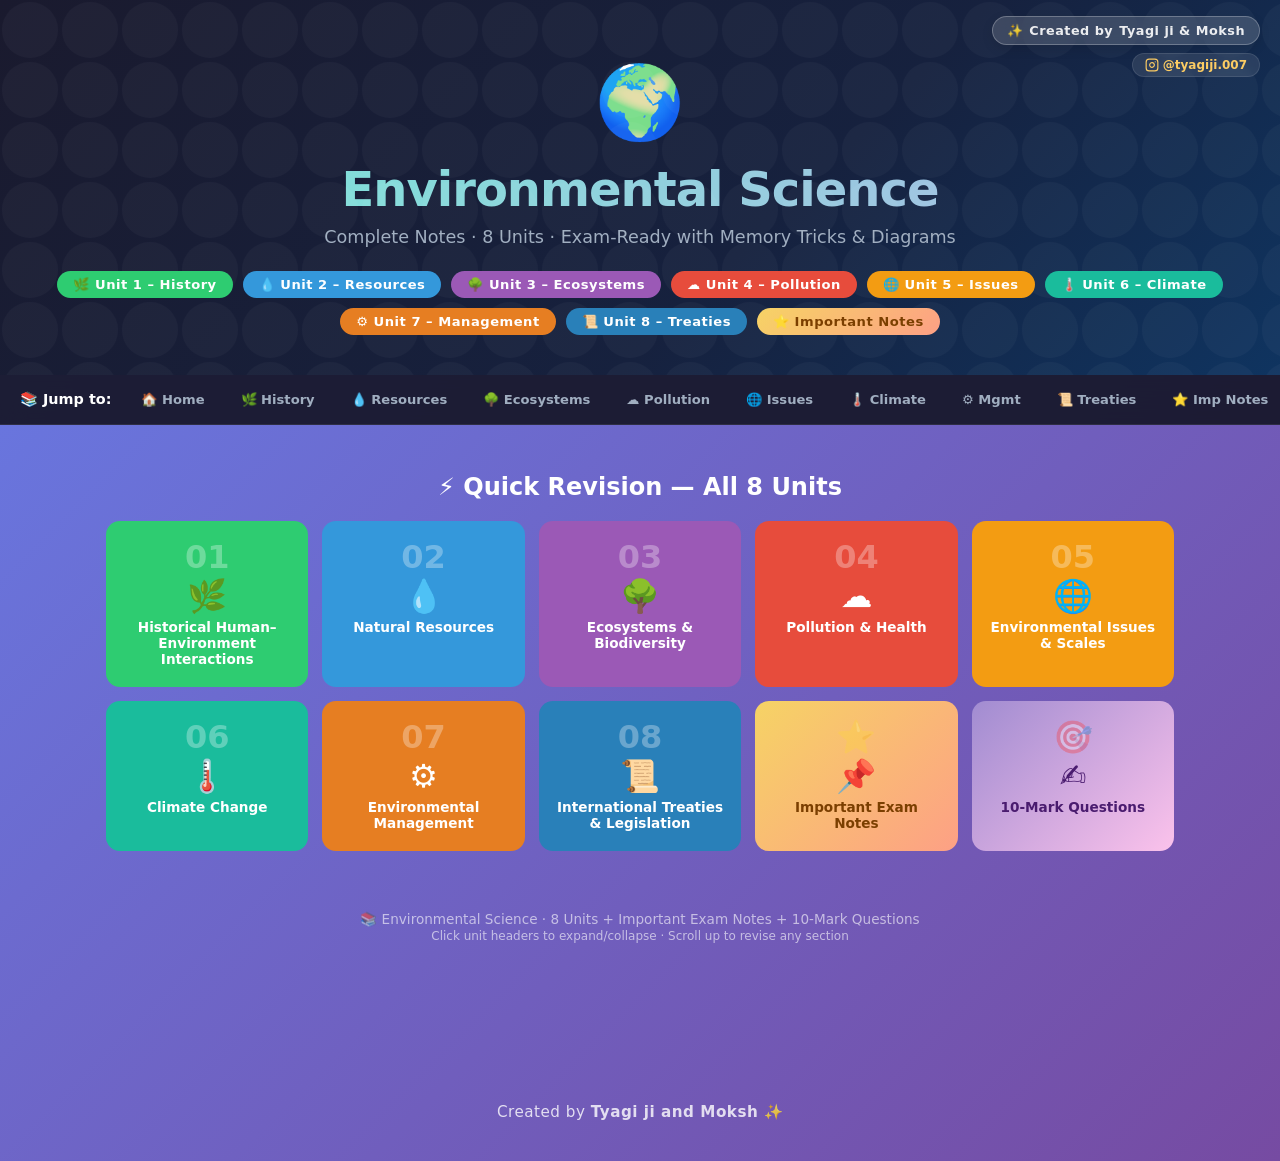
==== index.html @ 6a8f701f "v1" ====
<!DOCTYPE html>
<html lang="en">
<head>
<meta charset="UTF-8" />
<meta name="viewport" content="width=device-width, initial-scale=1.0"/>
<title>Environmental Science – Complete Notes</title>
<link rel="stylesheet" href="styles.css">
</head>
<body>

<div id="progress-bar"></div>

<!-- ═══ HERO ═══ -->
<div class="hero">
  <div style="position: absolute; top: 16px; right: 20px; z-index: 10; display: flex; flex-direction: column; align-items: flex-end; gap: 8px;">
    <div style="color: rgba(255,255,255,0.9); font-size: 0.8rem; font-weight: 600; letter-spacing: 0.5px; background: rgba(255,255,255,0.15); padding: 6px 14px; border-radius: 20px; backdrop-filter: blur(8px); border: 1px solid rgba(255,255,255,0.25); box-shadow: 0 4px 12px rgba(0,0,0,0.1); display: flex; align-items: center; gap: 6px;">
      <span>✨</span> Created by <strong>Tyagi ji & Moksh</strong>
    </div>
    <a href="https://www.instagram.com/tyagiji.007?igsh=Y2Z2Y2h0eHlocXIy" target="_blank" style="color: #fccc63; text-decoration: none; font-size: 0.75rem; font-weight: 700; background: rgba(255,255,255,0.1); padding: 4px 12px; border-radius: 12px; backdrop-filter: blur(4px); border: 1px solid rgba(255,255,255,0.1); display: flex; align-items: center; gap: 4px;">
      <svg width="14" height="14" viewBox="0 0 24 24" fill="none" stroke="currentColor" stroke-width="2" stroke-linecap="round" stroke-linejoin="round"><rect x="2" y="2" width="20" height="20" rx="5" ry="5"></rect><path d="M16 11.37A4 4 0 1 1 12.63 8 4 4 0 0 1 16 11.37z"></path><line x1="17.5" y1="6.5" x2="17.51" y2="6.5"></line></svg>
      @tyagiji.007
    </a>
  </div>
  <span class="hero-icon">🌍</span>
  <h1>Environmental Science</h1>
  <p>Complete Notes · 8 Units · Exam-Ready with Memory Tricks &amp; Diagrams</p>
  <div class="badge-row">
    <span class="badge" style="background:var(--u1)">🌿 Unit 1 – History</span>
    <span class="badge" style="background:var(--u2)">💧 Unit 2 – Resources</span>
    <span class="badge" style="background:var(--u3)">🌳 Unit 3 – Ecosystems</span>
    <span class="badge" style="background:var(--u4)">☁️ Unit 4 – Pollution</span>
    <span class="badge" style="background:var(--u5)">🌐 Unit 5 – Issues</span>
    <span class="badge" style="background:var(--u6)">🌡️ Unit 6 – Climate</span>
    <span class="badge" style="background:var(--u7)">⚙️ Unit 7 – Management</span>
    <span class="badge" style="background:var(--u8)">📜 Unit 8 – Treaties</span>
    <span class="badge" style="background:linear-gradient(135deg,#f6d365,#fda085);color:#7b3f00">⭐ Important Notes</span>
  </div>
</div>

<!-- ═══ STICKY NAV ═══ -->
<nav class="nav-wrap">
  <span class="nav-title">📚 Jump to:</span>
  <a href="index.html">🏠 Home</a>
  <a href="unit1.html">🌿 History</a>
  <a href="unit2.html">💧 Resources</a>
  <a href="unit3.html">🌳 Ecosystems</a>
  <a href="unit4.html">☁️ Pollution</a>
  <a href="unit5.html">🌐 Issues</a>
  <a href="unit6.html">🌡️ Climate</a>
  <a href="unit7.html">⚙️ Mgmt</a>
  <a href="unit8.html">📜 Treaties</a>
  <a href="impnotes.html">⭐ Imp Notes</a>
  <a href="tenmark.html">🎯 10-Mark Qs</a>
  <a href="index.html">⚡ Quick Rev</a>
</nav>

<div class="wrapper">
<div id="quickrev" style="margin-top:16px">
  <h2 style="text-align:center;color:#fff;margin-bottom:20px;font-size:1.5rem">
    ⚡ Quick Revision — All 8 Units
  </h2>
  <div class="qr-grid">
    <a class="qr-card bg-u1" href="unit1.html"><div class="qrc-num">01</div><span class="qrc-icon">🌿</span><div class="qrc-label">Historical Human–Environment Interactions</div></a>
    <a class="qr-card bg-u2" href="unit2.html"><div class="qrc-num">02</div><span class="qrc-icon">💧</span><div class="qrc-label">Natural Resources</div></a>
    <a class="qr-card bg-u3" href="unit3.html"><div class="qrc-num">03</div><span class="qrc-icon">🌳</span><div class="qrc-label">Ecosystems &amp; Biodiversity</div></a>
    <a class="qr-card bg-u4" href="unit4.html"><div class="qrc-num">04</div><span class="qrc-icon">☁️</span><div class="qrc-label">Pollution &amp; Health</div></a>
    <a class="qr-card bg-u5" href="unit5.html"><div class="qrc-num">05</div><span class="qrc-icon">🌐</span><div class="qrc-label">Environmental Issues &amp; Scales</div></a>
    <a class="qr-card bg-u6" href="unit6.html"><div class="qrc-num">06</div><span class="qrc-icon">🌡️</span><div class="qrc-label">Climate Change</div></a>
    <a class="qr-card bg-u7" href="unit7.html"><div class="qrc-num">07</div><span class="qrc-icon">⚙️</span><div class="qrc-label">Environmental Management</div></a>
    <a class="qr-card bg-u8" href="unit8.html"><div class="qrc-num">08</div><span class="qrc-icon">📜</span><div class="qrc-label">International Treaties &amp; Legislation</div></a>
    <a class="qr-card" style="background:linear-gradient(135deg,#f6d365,#fda085);color:#7b3f00" href="impnotes.html"><div class="qrc-num" style="color:#7b3f00">⭐</div><span class="qrc-icon">📌</span><div class="qrc-label">Important Exam Notes</div></a>
    <a class="qr-card" style="background:linear-gradient(135deg,#a18cd1,#fbc2eb);color:#4a1c6f" href="tenmark.html"><div class="qrc-num" style="color:#4a1c6f">🎯</div><span class="qrc-icon">✍️</span><div class="qrc-label">10-Mark Questions</div></a>
  </div>
</div>

<div style="text-align:center;color:rgba(255,255,255,.6);margin-top:40px;font-size:.85rem;padding:20px">
  📚 Environmental Science · 8 Units + Important Exam Notes + 10-Mark Questions<br>
  <span style="font-size:.75rem">Click unit headers to expand/collapse · Scroll up to revise any section</span>
</div>


</div>


<div style="text-align:center;color:rgba(255,255,255,.8);margin-top:40px;margin-bottom:20px;font-size:.95rem;padding:20px;width:100%;letter-spacing:0.5px;">
  Created by <strong>Tyagi ji and Moksh</strong> ✨
</div>

<button id="scrollTop" onclick="window.scrollTo({top:0,behavior:'smooth'})">⬆</button>

<script src="main.js"></script>
</body>
</html>
---- styles.css ----
*, *::before, *::after { box-sizing: border-box; margin: 0; padding: 0; }
  :root {
    --u1:#2ecc71; --u2:#3498db; --u3:#9b59b6; --u4:#e74c3c;
    --u5:#f39c12; --u6:#1abc9c; --u7:#e67e22; --u8:#2980b9;
    --dark:#1a1a2e; --card:#ffffff; --text:#2d3436; --muted:#636e72;
    --radius:16px; --shadow:0 8px 32px rgba(0,0,0,.12);
    --font:'Segoe UI',system-ui,sans-serif;
  }
  html { scroll-behavior: smooth; }
  body {
    font-family: var(--font);
    background: linear-gradient(135deg,#667eea 0%,#764ba2 100%);
    min-height:100vh; color:var(--text);
  }

  /* ── HERO ── */
  .hero {
    text-align:center; padding:60px 20px 40px;
    background:linear-gradient(135deg,#1a1a2e 0%,#16213e 60%,#0f3460 100%);
    color:#fff; position:relative; overflow:hidden;
  }
  .hero::before {
    content:'';
    position:absolute; inset:0;
    background:url("data:image/svg+xml,%3Csvg width='60' height='60' viewBox='0 0 60 60' xmlns='http://www.w3.org/2000/svg'%3E%3Cg fill='none' fill-rule='evenodd'%3E%3Cg fill='%23ffffff' fill-opacity='0.03'%3E%3Ccircle cx='30' cy='30' r='28'/%3E%3C/g%3E%3C/g%3E%3C/svg%3E");
    pointer-events:none;
  }
  .hero-icon { font-size:72px; display:block; margin-bottom:16px;
    animation:float 3s ease-in-out infinite; }
  @keyframes float {
    0%,100%{transform:translateY(0)} 50%{transform:translateY(-12px)}
  }
  .hero h1 { font-size:clamp(1.8rem,5vw,3rem); font-weight:800; letter-spacing:-1px;
    background:linear-gradient(90deg,#74ebd5,#acb6e5);
    -webkit-background-clip:text; -webkit-text-fill-color:transparent; }
  .hero p  { margin-top:10px; font-size:1.1rem; color:#a0aec0; }
  .badge-row { display:flex; flex-wrap:wrap; justify-content:center;
    gap:10px; margin-top:24px; }
  .badge {
    padding:6px 16px; border-radius:30px; font-size:.82rem;
    font-weight:700; color:#fff; letter-spacing:.5px;
    backdrop-filter:blur(6px);
  }

  /* ── PROGRESS BAR ── */
  #progress-bar {
    position:fixed; top:0; left:0; height:4px;
    background:linear-gradient(90deg,#74ebd5,#acb6e5);
    z-index:9999; width:0%; transition:width .2s;
  }

  /* ── NAV ── */
  .nav-wrap {
    position:sticky; top:0; z-index:100;
    background:rgba(26,26,46,.96); backdrop-filter:blur(12px);
    padding:10px 20px; overflow-x:auto;
    display:flex; gap:8px; align-items:center;
    border-bottom:1px solid rgba(255,255,255,.08);
  }
  .nav-wrap a {
    white-space:nowrap; padding:7px 14px; border-radius:20px;
    font-size:.82rem; font-weight:600; color:#a0aec0;
    text-decoration:none; transition:.2s;
  }
  .nav-wrap a:hover { color:#fff; background:rgba(255,255,255,.12); }
  .nav-title { color:#fff; font-weight:700; font-size:.9rem;
    margin-right:8px; white-space:nowrap; }

  /* ── MAIN WRAPPER ── */
  .wrapper { max-width:1100px; margin:0 auto; padding:32px 16px 80px; }

  /* ── UNIT CARD ── */
  .unit-card {
    background:#fff; border-radius:var(--radius);
    box-shadow:var(--shadow); margin-bottom:40px;
    overflow:hidden; transition:transform .3s;
  }
  .unit-card:hover { transform:translateY(-4px); }
  .unit-header {
    display:flex; align-items:center; gap:16px;
    padding:24px 28px; color:#fff; cursor:pointer;
    user-select:none; position:relative;
  }
  .unit-num {
    width:50px; height:50px; border-radius:12px;
    background:rgba(255,255,255,.25); display:flex;
    align-items:center; justify-content:center;
    font-size:1.4rem; font-weight:800; flex-shrink:0;
  }
  .unit-header h2 { font-size:1.3rem; font-weight:700; flex:1; }
  .unit-icon { font-size:1.8rem; }
  .toggle-btn {
    width:32px; height:32px; border-radius:50%;
    background:rgba(255,255,255,.2); border:none;
    color:#fff; font-size:1.1rem; cursor:pointer;
    transition:transform .3s; display:flex;
    align-items:center; justify-content:center;
  }
  .unit-body { padding:28px; display:block; }
  .unit-body.collapsed { display:none; }

  /* ── SECTION INSIDE UNIT ── */
  .section { margin-bottom:28px; }
  .section h3 {
    font-size:1.05rem; font-weight:700; margin-bottom:12px;
    display:flex; align-items:center; gap:8px;
    color:var(--text);
  }
  .section h3 .s-icon { font-size:1.2rem; }

  /* ── INFO GRID ── */
  .info-grid {
    display:grid; grid-template-columns:repeat(auto-fit,minmax(160px,1fr));
    gap:14px; margin-top:12px;
  }
  .info-card {
    border-radius:12px; padding:16px 14px; text-align:center;
    border:2px solid transparent; transition:.2s;
  }
  .info-card:hover { transform:translateY(-3px); }
  .info-card .ic-icon { font-size:2rem; display:block; margin-bottom:8px; }
  .info-card .ic-label { font-size:.85rem; font-weight:600; }
  .info-card .ic-sub { font-size:.75rem; color:var(--muted); margin-top:4px; }

  /* ── FLOWCHART ── */
  .flowchart {
    display:flex; flex-direction:column; align-items:center;
    gap:0; margin:16px auto; width:fit-content;
  }
  .flow-node {
    padding:10px 28px; border-radius:30px; color:#fff;
    font-weight:700; font-size:.9rem; text-align:center;
    box-shadow:0 4px 12px rgba(0,0,0,.15); min-width:160px;
    transition:.2s;
  }
  .flow-node:hover { transform:scale(1.05); }
  .flow-arrow {
    font-size:1.4rem; color:var(--muted); line-height:1.2;
    margin:2px 0;
  }

  /* ── HORIZONTAL FLOWCHART ── */
  .flow-h {
    display:flex; align-items:center; flex-wrap:wrap;
    gap:0; margin:16px auto; justify-content:center;
  }
  .flow-h .flow-node { min-width:120px; }
  .flow-h .flow-arrow { margin:0 4px; }

  /* ── MEMORY BOX ── */
  .memory-box {
    border-radius:12px; padding:18px 20px; margin:16px 0;
    border-left:5px solid; position:relative; overflow:hidden;
  }
  .memory-box::before {
    content:'💡'; position:absolute; right:16px; top:50%;
    transform:translateY(-50%); font-size:2.5rem; opacity:.15;
  }
  .memory-box .mb-title {
    font-size:.78rem; font-weight:800; letter-spacing:1px;
    text-transform:uppercase; margin-bottom:6px;
  }
  .memory-box .mb-content { font-size:.95rem; font-weight:600; }

  /* ── TABLE ── */
  .styled-table {
    width:100%; border-collapse:collapse; border-radius:12px;
    overflow:hidden; box-shadow:0 2px 12px rgba(0,0,0,.08);
    margin-top:12px;
  }
  .styled-table th {
    padding:12px 16px; text-align:left; color:#fff;
    font-size:.88rem;
  }
  .styled-table td {
    padding:11px 16px; font-size:.88rem; border-bottom:1px solid #f0f0f0;
  }
  .styled-table tr:last-child td { border-bottom:none; }
  .styled-table tr:hover td { background:#f8f9ff; }

  /* ── TAGS ── */
  .tag-list { display:flex; flex-wrap:wrap; gap:8px; margin-top:10px; }
  .tag {
    padding:5px 14px; border-radius:20px; font-size:.82rem;
    font-weight:600; color:#fff;
  }

  /* ── EFFECT CARDS ── */
  .effect-row {
    display:grid; grid-template-columns:repeat(auto-fit,minmax(200px,1fr));
    gap:14px; margin-top:12px;
  }
  .effect-card {
    border-radius:12px; padding:18px;
    border-left:4px solid; background:#fafafa;
  }
  .effect-card .ec-icon { font-size:1.6rem; margin-bottom:8px; display:block; }
  .effect-card .ec-title { font-weight:700; font-size:.9rem; margin-bottom:6px; }
  .effect-card ul { padding-left:16px; }
  .effect-card li { font-size:.85rem; margin-bottom:4px; color:var(--muted); }

  /* ── SCALE PYRAMID ── */
  .pyramid {
    display:flex; flex-direction:column; align-items:center;
    gap:4px; margin:16px auto; width:fit-content;
  }
  .pyr-level {
    display:flex; align-items:center; justify-content:center;
    border-radius:8px; color:#fff; font-weight:700;
    font-size:.88rem; transition:.2s;
  }
  .pyr-level:hover { transform:scaleX(1.04); }

  /* ── CIRCULAR BADGE ── */
  .circular-badges {
    display:flex; flex-wrap:wrap; justify-content:center;
    gap:16px; margin:16px 0;
  }
  .c-badge {
    width:100px; height:100px; border-radius:50%;
    display:flex; flex-direction:column; align-items:center;
    justify-content:center; color:#fff; font-weight:700;
    font-size:.78rem; text-align:center; padding:8px;
    box-shadow:0 4px 16px rgba(0,0,0,.15); transition:.2s;
    border:3px solid rgba(255,255,255,.3);
  }
  .c-badge:hover { transform:scale(1.08); }
  .c-badge .cb-icon { font-size:1.6rem; margin-bottom:4px; }

  /* ── QUICK REVISION ── */
  .qr-grid {
    display:grid; grid-template-columns:repeat(auto-fit,minmax(200px,1fr));
    gap:14px;
  }
  .qr-card {
    border-radius:14px; padding:20px 16px; text-align:center;
    color:#fff; transition:.2s; cursor:pointer; text-decoration:none;
    display:block;
  }
  .qr-card:hover { transform:translateY(-5px) scale(1.02);
    box-shadow:0 12px 32px rgba(0,0,0,.2); }
  .qr-card .qrc-num { font-size:2rem; font-weight:800; opacity:.3;
    line-height:1; }
  .qr-card .qrc-icon { font-size:2rem; display:block; margin:4px 0; }
  .qr-card .qrc-label { font-size:.85rem; font-weight:700; }

  /* ── FORMULA BOX ── */
  .formula-box {
    text-align:center; padding:20px; border-radius:14px;
    background:linear-gradient(135deg,#f8f9ff,#e8ecff);
    border:2px dashed #7c83fd; margin:16px 0;
  }
  .formula-box .formula-text {
    font-size:1.2rem; font-weight:800; color:#5c6bc0;
  }

  /* ── COMPARE TABLE ── */
  .compare-row {
    display:grid; grid-template-columns:1fr 1fr; gap:16px; margin-top:12px;
  }
  .compare-card {
    border-radius:12px; padding:18px;
  }
  .compare-card h4 {
    display:flex; align-items:center; gap:6px;
    font-size:.92rem; margin-bottom:10px;
  }
  .compare-card ul { padding-left:18px; }
  .compare-card li { font-size:.85rem; margin-bottom:5px; }

  /* ── TREATY TIMELINE ── */
  .timeline {
    position:relative; padding-left:36px; margin-top:16px;
  }
  .timeline::before {
    content:''; position:absolute; left:14px; top:0; bottom:0;
    width:3px; background:linear-gradient(180deg,#74ebd5,#acb6e5);
    border-radius:2px;
  }
  .tl-item { position:relative; margin-bottom:24px; }
  .tl-dot {
    width:28px; height:28px; border-radius:50%;
    position:absolute; left:-36px; top:4px;
    display:flex; align-items:center; justify-content:center;
    font-size:.82rem; font-weight:800; color:#fff;
    box-shadow:0 2px 8px rgba(0,0,0,.2);
  }
  .tl-year {
    font-size:.75rem; font-weight:800; letter-spacing:1px;
    text-transform:uppercase; margin-bottom:4px;
  }
  .tl-content {
    background:#f8f9ff; border-radius:10px; padding:14px 16px;
    border-left:4px solid;
  }
  .tl-content h4 { font-size:.95rem; font-weight:700; margin-bottom:6px; }
  .tl-content p  { font-size:.85rem; color:var(--muted); }

  /* ── RESPONSIVE ── */
  @media(max-width:768px){
    .hero h1 { font-size:clamp(1.5rem,6vw,2.5rem); }
    .hero { padding: 40px 16px 30px; }
    .wrapper { padding: 24px 12px 60px; }
    
    .pos-neg-grid { grid-template-columns:1fr; }
    .compare-row { grid-template-columns:1fr; }
    .imp-banner { flex-direction: column; text-align: center; gap: 12px; }
    .unit-header, .imp-unit-header, .tenmark-header { padding: 16px 20px; gap: 12px; }
    .unit-body, .imp-unit-body, .tenmark-body { padding: 20px 16px; }
    .unit-header h2, .imp-unit-header h3, .tenmark-header h2 { font-size: 1.15rem; }
    .unit-num { width: 40px; height: 40px; font-size: 1.1rem; }
    .unit-icon { font-size: 1.5rem; }
    
    .flow-h { flex-direction:column; }
    .flow-h .flow-arrow { transform:rotate(90deg); margin: 6px 0; }
    
    .iucn-ladder .iucn-rung { width: 100% !important; min-width: unset; max-width: 320px; }
  }

  @media(max-width:480px){
    .hero-icon { font-size: 52px; }
    .badge-row { gap: 6px; }
    .badge { font-size: 0.75rem; padding: 4px 12px; }
    .nav-wrap { padding: 8px 12px; }
    .nav-wrap a { padding: 6px 10px; font-size: 0.75rem; }
    
    .info-grid, .qr-grid, .effect-row { 
      grid-template-columns: 1fr; 
    }
  }

  /* ── UTILITY COLOURS ── */
  .bg-u1{background:var(--u1)} .bg-u2{background:var(--u2)}
  .bg-u3{background:var(--u3)} .bg-u4{background:var(--u4)}
  .bg-u5{background:var(--u5)} .bg-u6{background:var(--u6)}
  .bg-u7{background:var(--u7)} .bg-u8{background:var(--u8)}

  .border-u1{border-color:var(--u1)} .border-u2{border-color:var(--u2)}
  .border-u3{border-color:var(--u3)} .border-u4{border-color:var(--u4)}
  .border-u5{border-color:var(--u5)} .border-u6{border-color:var(--u6)}
  .border-u7{border-color:var(--u7)} .border-u8{border-color:var(--u8)}

  .text-u1{color:var(--u1)} .text-u2{color:var(--u2)}
  .text-u3{color:var(--u3)} .text-u4{color:var(--u4)}
  .text-u5{color:var(--u5)} .text-u6{color:var(--u6)}
  .text-u7{color:var(--u7)} .text-u8{color:var(--u8)}

  .light-u1{background:#eafaf1;border-color:var(--u1)}
  .light-u2{background:#eaf4fb;border-color:var(--u2)}
  .light-u3{background:#f5eef8;border-color:var(--u3)}
  .light-u4{background:#fdf2f2;border-color:var(--u4)}
  .light-u5{background:#fef9e7;border-color:var(--u5)}
  .light-u6{background:#e8f8f5;border-color:var(--u6)}
  .light-u7{background:#fef5e7;border-color:var(--u7)}
  .light-u8{background:#eaf2fb;border-color:var(--u8)}

  /* ── IMPORTANT NOTES SECTION STYLES ── */
  .imp-section-header {
    text-align:center; padding:50px 20px 30px;
    position:relative;
  }
  .imp-section-header h2 {
    font-size:clamp(1.6rem,4vw,2.4rem); font-weight:900;
    color:#fff; letter-spacing:-1px;
  }
  .imp-section-header p {
    color:rgba(255,255,255,.75); margin-top:8px; font-size:1rem;
  }
  .imp-banner {
    background:linear-gradient(135deg,#f6d365 0%,#fda085 100%);
    border-radius:var(--radius); padding:20px 28px;
    margin-bottom:32px; display:flex; align-items:center; gap:16px;
    box-shadow:var(--shadow);
  }
  .imp-banner-icon { font-size:2.5rem; flex-shrink:0; }
  .imp-banner-text h3 { font-size:1.15rem; font-weight:800; color:#7b3f00; }
  .imp-banner-text p  { font-size:.88rem; color:#8b4513; margin-top:4px; }

  /* imp unit card */
  .imp-unit-card {
    background:#fff; border-radius:var(--radius);
    box-shadow:var(--shadow); margin-bottom:36px; overflow:hidden;
  }
  .imp-unit-header {
    display:flex; align-items:center; gap:14px;
    padding:20px 26px; color:#fff; cursor:pointer; user-select:none;
  }
  .imp-unit-badge {
    padding:6px 14px; border-radius:20px;
    background:rgba(255,255,255,.25); font-size:.78rem;
    font-weight:800; letter-spacing:.5px; white-space:nowrap;
  }
  .imp-unit-header h3 { font-size:1.1rem; font-weight:700; flex:1; }
  .imp-unit-body { padding:26px; display:block; }
  .imp-unit-body.collapsed { display:none; }

  /* imp topic block */
  .imp-topic {
    border-radius:12px; border:1px solid #eee;
    margin-bottom:20px; overflow:hidden;
  }
  .imp-topic-head {
    padding:13px 18px; font-weight:700; font-size:.95rem;
    display:flex; align-items:center; gap:8px; color:#fff;
  }
  .imp-topic-body { padding:16px 18px; background:#fafafa; }
  .imp-topic-body p { font-size:.88rem; color:var(--text); line-height:1.7; margin-bottom:8px; }
  .imp-topic-body ul { padding-left:20px; margin-bottom:8px; }
  .imp-topic-body ul li { font-size:.87rem; color:var(--muted); margin-bottom:5px; line-height:1.6; }
  .imp-topic-body strong { color:var(--text); }

  /* pos neg grid */
  .pos-neg-grid {
    display:grid; grid-template-columns:1fr 1fr; gap:12px; margin-top:10px;
  }
  .pos-card {
    background:#eafaf1; border-left:4px solid var(--u1);
    border-radius:10px; padding:14px;
  }
  .neg-card {
    background:#fdf2f2; border-left:4px solid var(--u4);
    border-radius:10px; padding:14px;
  }
  .pos-card h5,.neg-card h5 {
    font-size:.82rem; font-weight:800; margin-bottom:8px;
    text-transform:uppercase; letter-spacing:.5px;
  }
  .pos-card h5 { color:var(--u1); }
  .neg-card h5 { color:var(--u4); }
  .pos-card li,.neg-card li { font-size:.83rem; color:var(--muted); margin-bottom:4px; }

  /* hippo box */
  .hippo-box {
    background:linear-gradient(135deg,#667eea,#764ba2);
    border-radius:14px; padding:20px 24px; color:#fff; margin:12px 0;
  }
  .hippo-box h4 { font-size:1rem; font-weight:800; margin-bottom:12px; }
  .hippo-row { display:flex; flex-wrap:wrap; gap:10px; }
  .hippo-item {
    background:rgba(255,255,255,.15); border-radius:10px;
    padding:10px 14px; text-align:center; min-width:90px;
    backdrop-filter:blur(4px);
  }
  .hippo-item .hi-letter { font-size:1.5rem; font-weight:900; display:block; }
  .hippo-item .hi-word   { font-size:.75rem; margin-top:2px; }

  /* quick rev strip */
  .qr-strip {
    background:linear-gradient(135deg,#1a1a2e,#16213e);
    border-radius:12px; padding:16px 20px; margin-top:16px;
  }
  .qr-strip h4 {
    color:#74ebd5; font-size:.85rem; font-weight:800;
    letter-spacing:1px; text-transform:uppercase; margin-bottom:10px;
  }
  .qr-strip ul { padding-left:0; list-style:none; }
  .qr-strip li {
    color:rgba(255,255,255,.85); font-size:.85rem;
    padding:5px 0; border-bottom:1px solid rgba(255,255,255,.06);
    display:flex; align-items:center; gap:8px;
  }
  .qr-strip li:last-child { border-bottom:none; }

  /* exam q box */
  .exam-q-box {
    background:linear-gradient(135deg,#fff9e6,#fff3cc);
    border:2px solid #f39c12; border-radius:12px;
    padding:16px 18px; margin:10px 0;
  }
  .exam-q-box .eq-label {
    font-size:.75rem; font-weight:800; color:#e67e22;
    letter-spacing:1px; text-transform:uppercase; margin-bottom:6px;
  }
  .exam-q-box .eq-q { font-size:.9rem; font-weight:700; color:var(--text); margin-bottom:8px; }
  .exam-q-box .eq-a { font-size:.85rem; color:var(--muted); line-height:1.6; }

  /* imp flowchart (compact) */
  .imp-flow {
    display:flex; flex-direction:column; align-items:center;
    gap:0; margin:12px auto; width:fit-content;
  }
  .imp-flow-node {
    padding:8px 22px; border-radius:24px; color:#fff;
    font-weight:700; font-size:.85rem; text-align:center;
    box-shadow:0 3px 10px rgba(0,0,0,.12); min-width:140px;
    transition:.2s;
  }
  .imp-flow-node:hover { transform:scale(1.05); }
  .imp-flow-arrow { font-size:1.2rem; color:var(--muted); line-height:1.1; margin:2px 0; }

  /* iucn ladder */
  .iucn-ladder {
    display:flex; flex-direction:column; align-items:center;
    gap:4px; margin:12px auto;
  }
  .iucn-rung {
    display:flex; align-items:center; justify-content:center;
    border-radius:8px; color:#fff; font-weight:700;
    font-size:.85rem; padding:9px 20px; min-width:220px;
    transition:.2s; cursor:default;
  }
  .iucn-rung:hover { transform:scaleX(1.04); }

  /* 10-mark questions section */
  .tenmark-wrap {
    background:#fff; border-radius:var(--radius);
    box-shadow:var(--shadow); margin-bottom:40px; overflow:hidden;
  }
  .tenmark-header {
    background:linear-gradient(135deg,#f6d365,#fda085);
    padding:22px 28px; display:flex; align-items:center; gap:14px;
    cursor:pointer; user-select:none;
  }
  .tenmark-header h2 { font-size:1.2rem; font-weight:800; color:#7b3f00; flex:1; }
  .tenmark-body { padding:26px; display:block; }
  .tenmark-body.collapsed { display:none; }
  .tenmark-unit-block { margin-bottom:24px; }
  .tenmark-unit-title {
    font-size:.9rem; font-weight:800; text-transform:uppercase;
    letter-spacing:1px; margin-bottom:12px;
    display:flex; align-items:center; gap:8px; padding-bottom:8px;
    border-bottom:2px solid #f0f0f0;
  }
  .tenmark-q-list { counter-reset:qcount; padding-left:0; list-style:none; }
  .tenmark-q-list li {
    counter-increment:qcount;
    display:flex; align-items:flex-start; gap:12px;
    padding:10px 14px; border-radius:10px; margin-bottom:8px;
    background:#f8f9ff; border-left:4px solid;
    font-size:.88rem; font-weight:600; color:var(--text);
    transition:.2s;
  }
  .tenmark-q-list li:hover { background:#eef0ff; }
  .tenmark-q-list li::before {
    content:counter(qcount);
    width:24px; height:24px; border-radius:50%;
    display:flex; align-items:center; justify-content:center;
    font-size:.78rem; font-weight:800; color:#fff;
    flex-shrink:0; margin-top:1px;
  }

  /* scroll-top */
  #scrollTop {
    position:fixed; bottom:24px; right:24px;
    width:46px; height:46px; border-radius:50%;
    background:linear-gradient(135deg,#667eea,#764ba2);
    color:#fff; border:none; font-size:1.2rem; cursor:pointer;
    box-shadow:0 4px 16px rgba(0,0,0,.3); display:none;
    align-items:center; justify-content:center; z-index:999;
    transition:.3s;
  }
  #scrollTop:hover { transform:scale(1.1); }

  /* divider */
  .section-divider {
    display:flex; align-items:center; gap:16px;
    margin:40px 0 32px; color:#fff;
  }
  .section-divider::before,.section-divider::after {
    content:''; flex:1; height:2px;
    background:linear-gradient(90deg,transparent,rgba(255,255,255,.4),transparent);
  }
  .section-divider span {
    background:rgba(255,255,255,.15); padding:8px 20px;
    border-radius:20px; font-size:.9rem; font-weight:700;
    white-space:nowrap; border:1px solid rgba(255,255,255,.2);
  }
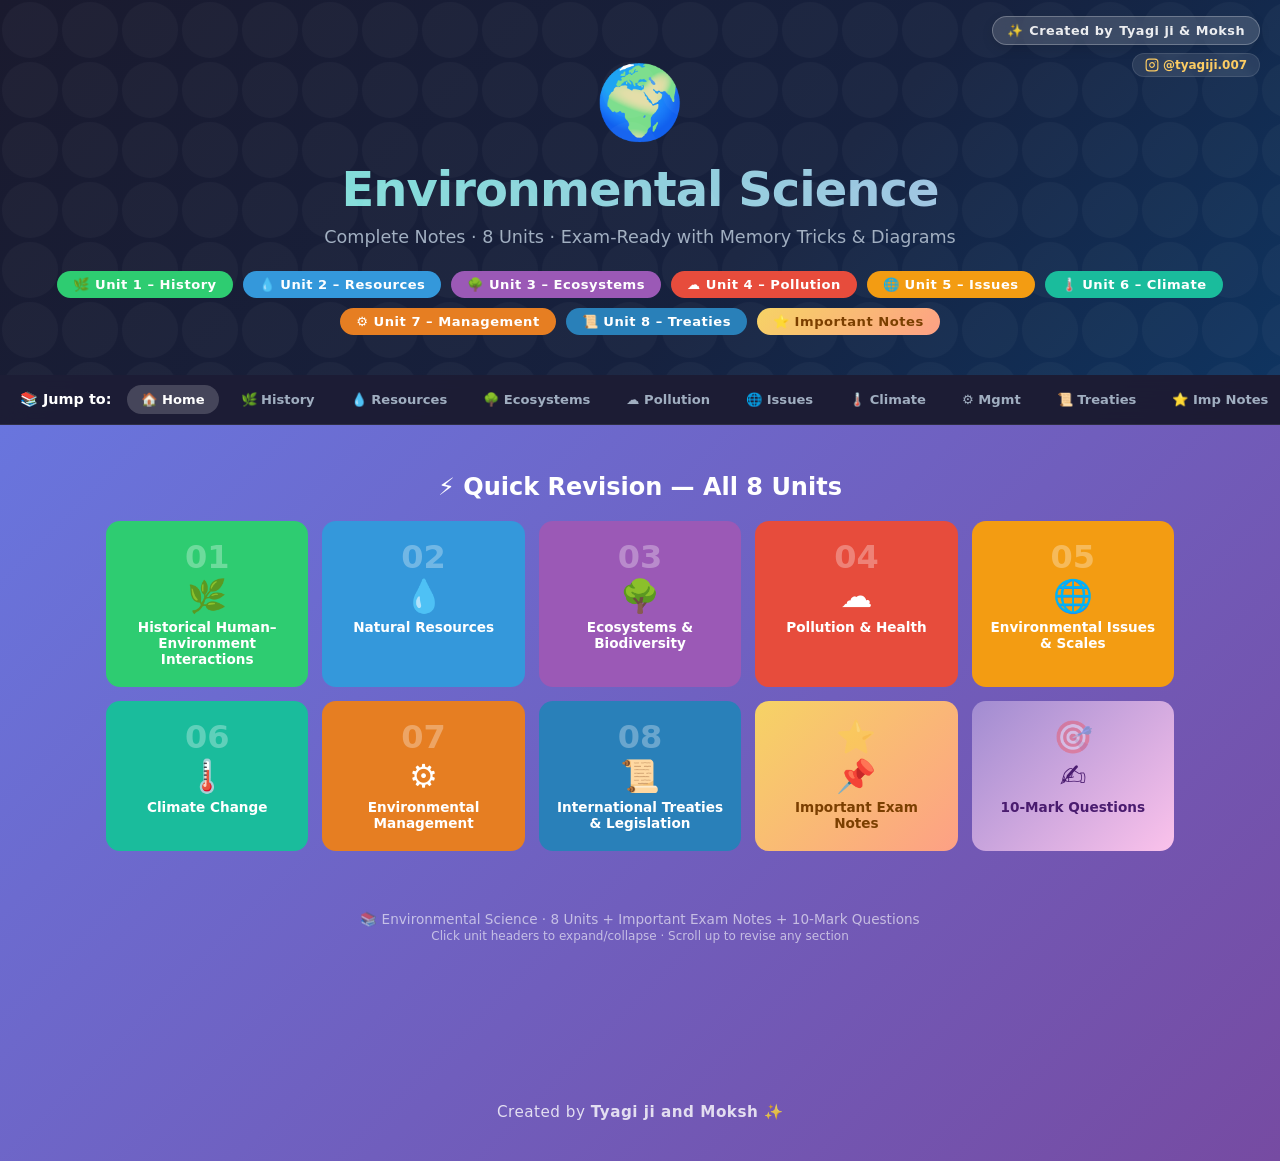
==== commit 450f38c7: "v2" ====
--- a/index.html
+++ b/index.html
@@ -12,7 +12,7 @@
 
 <!-- ═══ HERO ═══ -->
 <div class="hero">
-  <div style="position: absolute; top: 16px; right: 20px; z-index: 10; display: flex; flex-direction: column; align-items: flex-end; gap: 8px;">
+  <div class="creator-badge">
     <div style="color: rgba(255,255,255,0.9); font-size: 0.8rem; font-weight: 600; letter-spacing: 0.5px; background: rgba(255,255,255,0.15); padding: 6px 14px; border-radius: 20px; backdrop-filter: blur(8px); border: 1px solid rgba(255,255,255,0.25); box-shadow: 0 4px 12px rgba(0,0,0,0.1); display: flex; align-items: center; gap: 6px;">
       <span>✨</span> Created by <strong>Tyagi ji & Moksh</strong>
     </div>
--- a/styles.css
+++ b/styles.css
@@ -166,7 +166,7 @@
   /* ── TABLE ── */
   .styled-table {
     width:100%; border-collapse:collapse; border-radius:12px;
-    overflow:hidden; box-shadow:0 2px 12px rgba(0,0,0,.08);
+    overflow-x:auto; display:block; box-shadow:0 2px 12px rgba(0,0,0,.08);
     margin-top:12px;
   }
   .styled-table th {
@@ -296,6 +296,12 @@
   }
   .tl-content h4 { font-size:.95rem; font-weight:700; margin-bottom:6px; }
   .tl-content p  { font-size:.85rem; color:var(--muted); }
+
+  /* ── CREATOR BADGE ── */
+  .creator-badge {
+    position:absolute; top:16px; right:20px; z-index:10;
+    display:flex; flex-direction:column; align-items:flex-end; gap:8px;
+  }
 
   /* ── RESPONSIVE ── */
   @media(max-width:768px){
@@ -316,6 +322,12 @@
     .flow-h .flow-arrow { transform:rotate(90deg); margin: 6px 0; }
     
     .iucn-ladder .iucn-rung { width: 100% !important; min-width: unset; max-width: 320px; }
+
+    .creator-badge {
+      position:relative; top:0; right:0;
+      align-items:center; justify-content:center;
+      margin-bottom:16px;
+    }
   }
 
   @media(max-width:480px){
